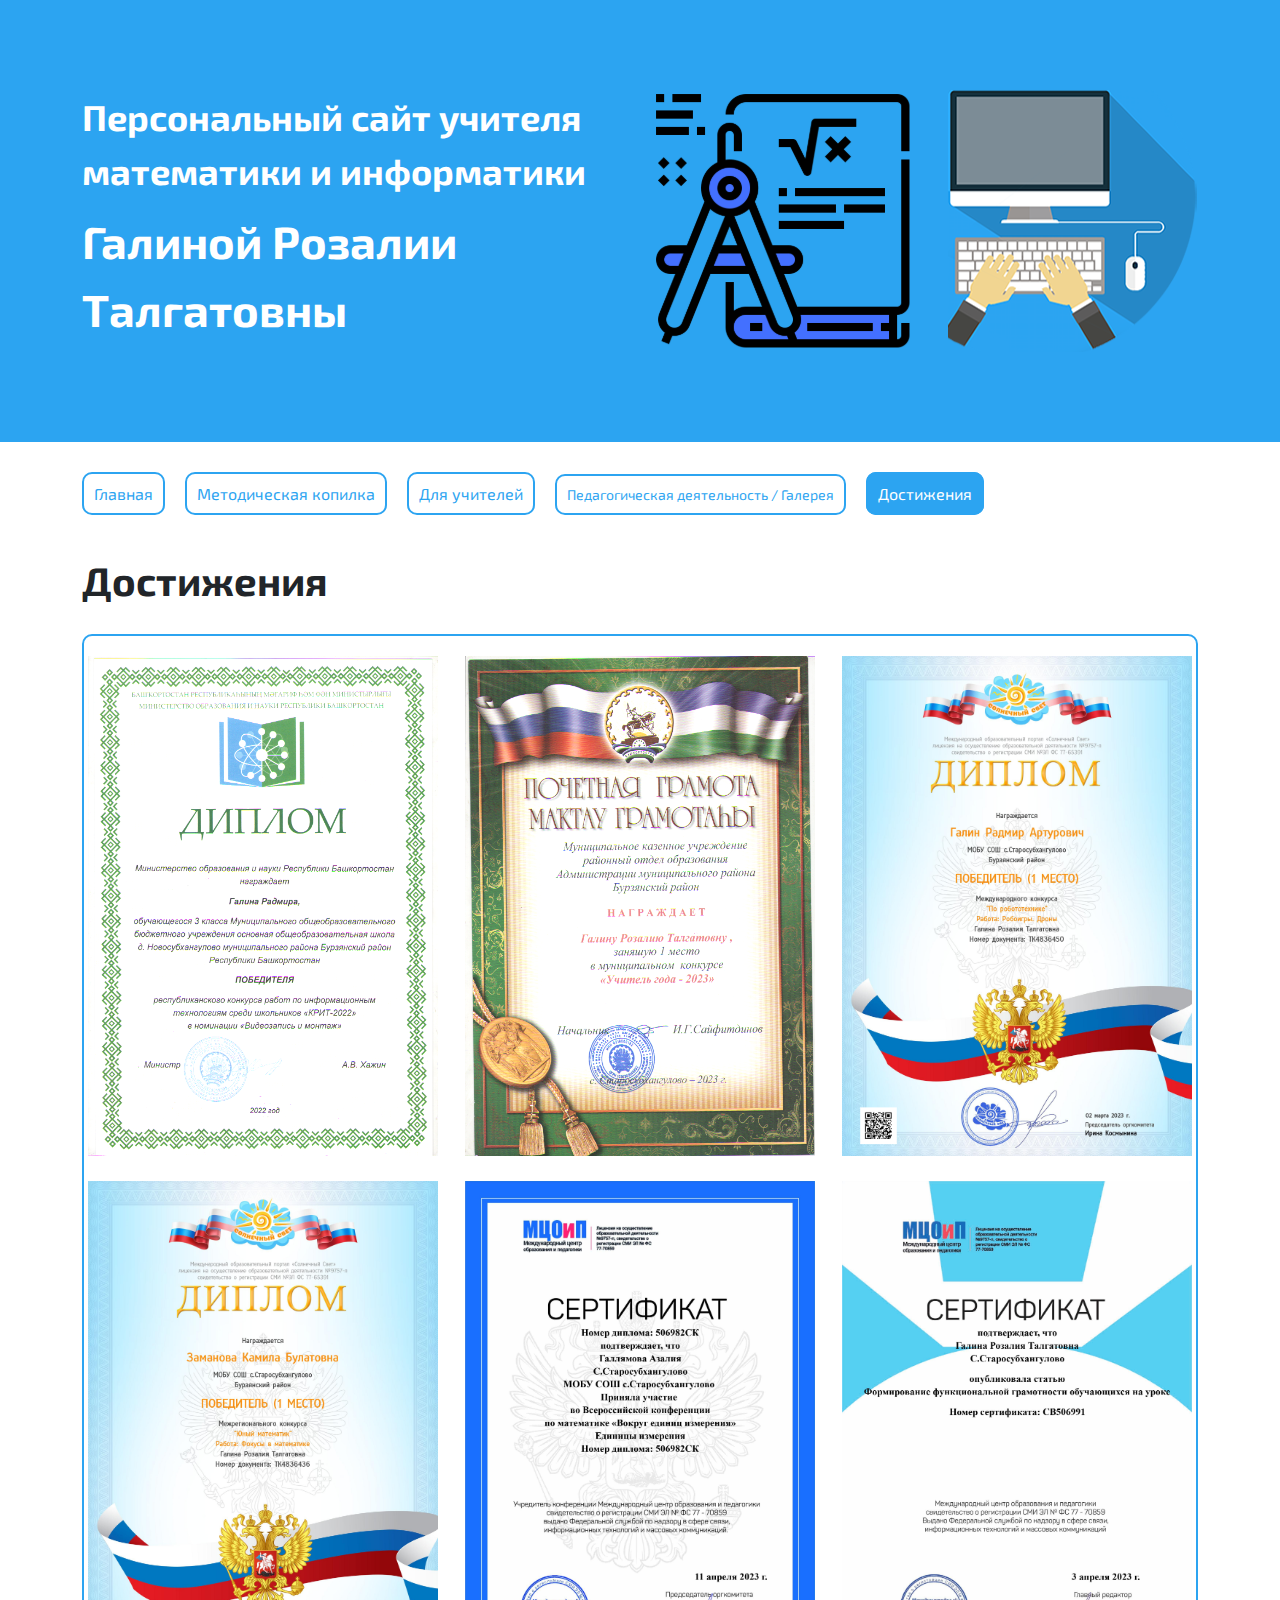
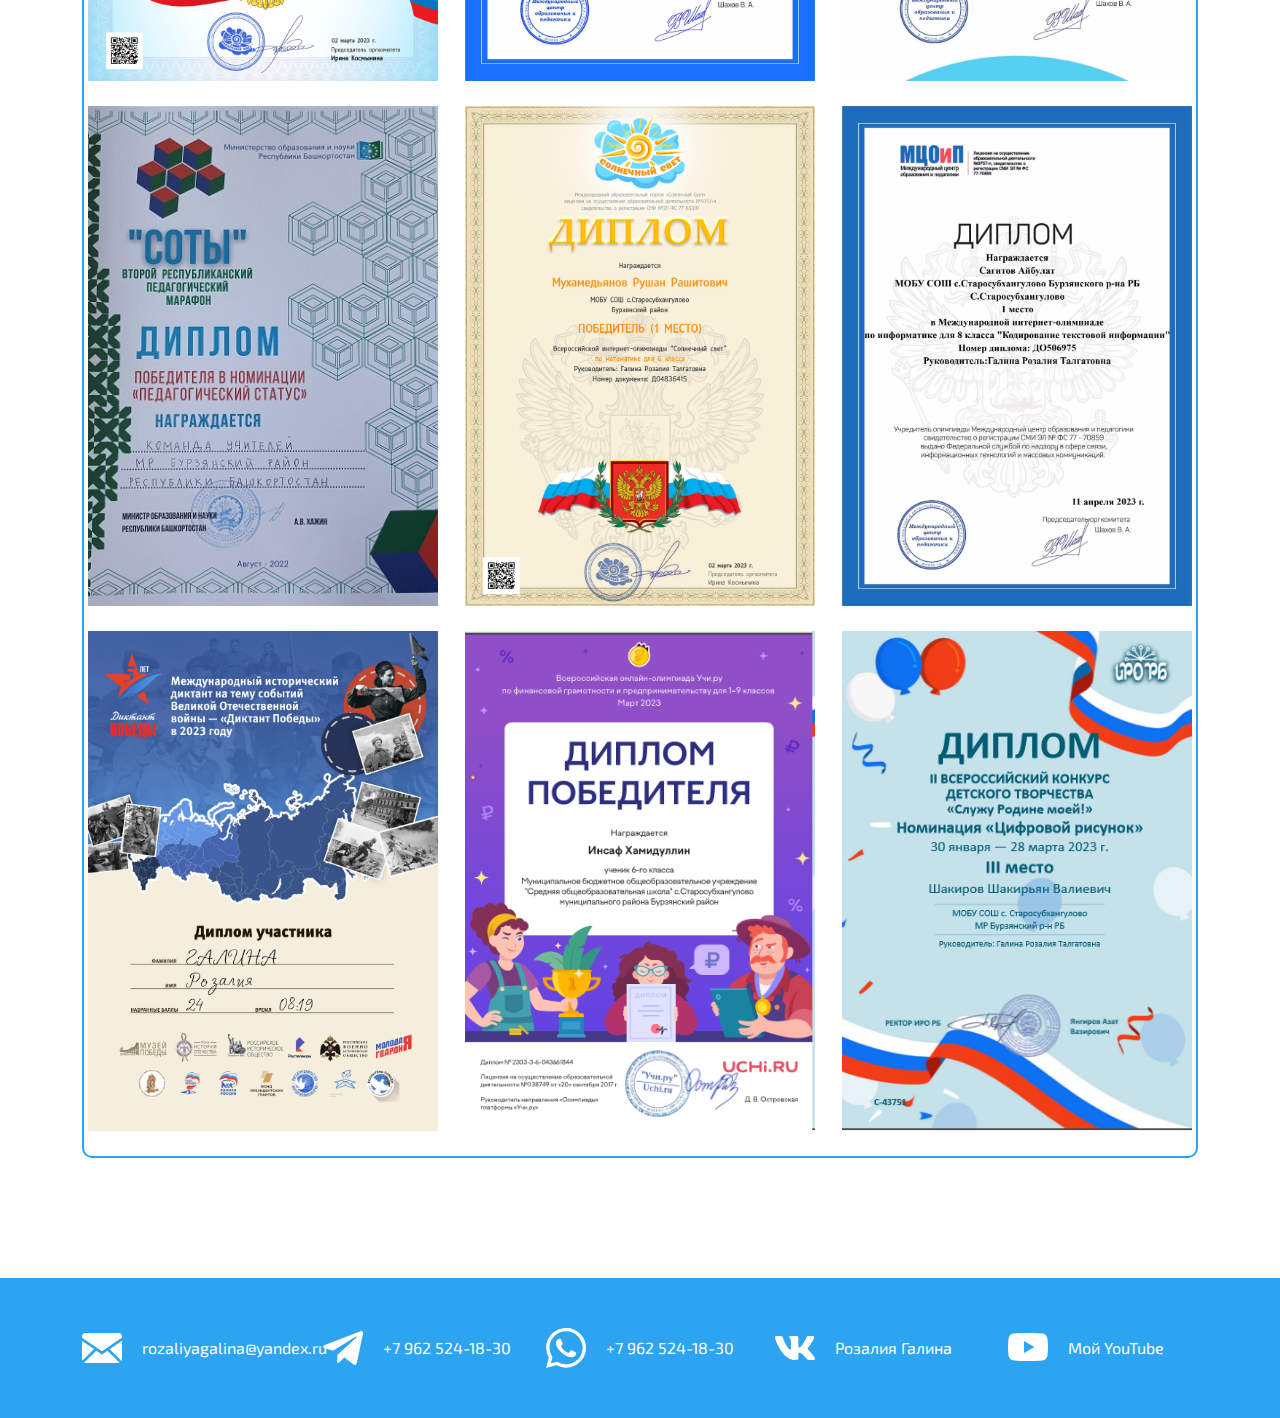
==== achievements.html @ 258fd682 "new pages" ====
<!DOCTYPE html>
<html class="page" lang="ru">

<head>
    <meta charset="UTF-8">
    <title>Сайт учителя математики и информатики Галиной Розалии Талгатовны | Методическая копилка</title>
    <meta name="viewport" content="width=device-width,initial-scale=1">
    <meta name="description" content="Сайт учителя математики и информатики Галиной Розалии Талгатовны">
    <link rel="preload" href="fonts/Exo2-Regular.woff2" as="font" type="font/woff2">
    <link rel="preload" href="fonts/Exo2-Bold.woff2" as="font" type="font/woff2">
    <link rel="shortcut icon" href="favicon.ico" type="image/x-icon">
    <link rel="stylesheet" href="css/bootstrap.min.css">
    <link rel="stylesheet" href="css/style.min.css">
</head>

<body class="page__body">

    <header class="main-header w-100">
        <div class="main-header__banner">
            <div class="container">
                <div class="main-header__section">
                    <div class="row">
                        <div class="col-md-6 col-sm-12">
                            <div class="main-header__text">
                                <p>Персональный сайт учителя математики и информатики</p>
                                <span>Галиной Розалии Талгатовны</span>
                            </div>
                        </div>
                        <div class="col-md-6 col-sm-12">
                            <div class="main-header__images">
                                <img class="main-header__math" src="img/header-math.svg" alt="">
                                <img class="main-header__info" src="img/header-inf.svg" alt="">
                            </div>
                        </div>
                    </div>
                </div>
            </div>
        </div>
    </header>

    <main>

        <header class="header-nav">
            <div class="container">
                <div class="row">
                    <div class="col-md-12 col-sm-12">
                        <ul class="header-nav__list">
                            <li class="header-nav__item">
                                <a href="index.html">Главная</a>
                            </li>
                            <li class="header-nav__item">
                                <a href="method.html">Методическая копилка</a>
                            </li>
                            <li class="header-nav__item">
                                <a href="for-teachers.html">Для учителей</a>
                            </li>
                            <li class="header-nav__item">
                                <a href="gallery.html" style="font-size: 14px;">Педагогическая деятельность / Галерея</a>
                            </li>
                            <li class="header-nav__item header-nav__item--active">
                                <a href="">Достижения</a>
                            </li>
                        </ul>
                    </div>
                </div>
            </div>
        </header>

        <section class="site-section achievements">
            <div class="container">
                <div class="row justify-content-center align-items-center">
                    <div class="col-12">
                        <h1>Достижения</h1>
                        <div class="row">
                            <div class="col-12">
                                <div class="achievements-list">
                                    <ul class="list-unstyled mb-0">
                                        <li>
                                            <a href="img/achievements/1.bmp"><img src="img/achievements/1.bmp" height="500" width="350" alt=""></a>
                                        </li>
                                        <li>
                                            <a href="img/achievements/2.bmp"><img src="img/achievements/2.bmp" height="500" width="350" alt=""></a>
                                        </li>
                                        <li>
                                            <a href="img/achievements/3.jpg"><img src="img/achievements/3.jpg" height="500" width="350" alt=""></a>
                                        </li>
                                        <li>
                                            <a href="img/achievements/4.jpg"><img src="img/achievements/4.jpg" height="500" width="350" alt=""></a>
                                        </li>
                                        <li>
                                            <a href="img/achievements/5.jpg"><img src="img/achievements/5.jpg" height="500" width="350" alt=""></a>
                                        </li>
                                        <li>
                                            <a href="img/achievements/6.jpg"><img src="img/achievements/6.jpg" height="500" width="350" alt=""></a>
                                        </li>
                                        <li>
                                            <a href="img/achievements/7.jpg"><img src="img/achievements/7.jpg" height="500" width="350" alt=""></a>
                                        </li>
                                        <li>
                                            <a href="img/achievements/8.jpg"><img src="img/achievements/8.jpg" height="500" width="350" alt=""></a>
                                        </li>
                                        <li>
                                            <a href="img/achievements/9.jpg"><img src="img/achievements/9.jpg" height="500" width="350" alt=""></a>
                                        </li>
                                        <li>
                                            <a href="img/achievements/10.jpg"><img src="img/achievements/10.jpg" height="500" width="350" alt=""></a>
                                        </li>
                                        <li>
                                            <a href="img/achievements/11.png"><img src="img/achievements/11.png" height="500" width="350" alt=""></a>
                                        </li>
                                        <li>
                                            <a href="img/achievements/12.png"><img src="img/achievements/12.png" height="500" width="350" alt=""></a>
                                        </li>
                                    </ul>
                                </div>
                            </div>
                        </div>
                    </div>
                </div>
            </div>
        </section>
    </main>

    <footer class="main-footer">
        <div class="main-footer__social">
            <div class="container">
                <div class="row justify-content-center align-items-center">
                    <div class="col-12">
                        <ul class="list-unstyled mb-0">
                            <li>
                                <a href="mailto:rozaliyagalina@yandex.ru">
                                    <img src="img/mail.svg" width="40" alt="">
                                    <span>rozaliyagalina@yandex.ru</span>
                                </a>
                            </li>
                            <li>
                                <a href="#">
                                    <img src="img/telegram.svg" width="40" alt="">
                                    <span>+7 962 524-18-30</span>
                                </a>
                            </li>
                            <li>
                                <a href="#">
                                    <img src="img/whatsapp.svg" width="40" alt="">
                                    <span>+7 962 524-18-30</span>
                                </a>
                            </li>
                            <li>
                                <a href="https://vk.com/rozaliyagalina">
                                    <img src="img/vk.svg" width="40" alt="">
                                    <span>Розалия Галина</span>
                                </a>
                            </li>
                            <li>
                                <a href="https://www.youtube.com/@user-dx4gd7dx9b">
                                    <img src="img/youtube.svg" width="40" alt="">
                                    <span>Мой YouTube</span>
                                </a>
                            </li>
                        </ul>
                    </div>
                </div>
            </div>
        </div>
    </footer>

    <script src="js/bootstrap.min.js"></script>
</body>

</html>
---- css/style.min.css ----
@font-face {
    font-family: "Exo2";
    font-style: normal;
    font-weight: 400;
    src: url(../fonts/Exo2-Regular.woff2) format("woff2"), url(../fonts/Exo2-Regular.woff) format("woff");
    font-display: swap
}

@font-face {
    font-family: "Exo2";
    font-style: normal;
    font-weight: 700;
    src: url(../fonts/Exo2-Bold.woff2) format("woff2"), url(../fonts/Exo2-Bold.woff) format("woff");
    font-display: swap
}

body {
    margin: 0;
    font-style: normal
}

img {
    max-width: 100%
}

a {
    text-decoration: none;
    cursor: pointer
}

a,
body,
h1,
h2,
h3,
h4,
h5,
h6,
p {
    font-family: "Exo2", "Arial", sans-serif
}

.visually-hidden {
    position: absolute;
    width: 1px;
    height: 1px;
    margin: -1px;
    padding: 0;
    border: 0;
    clip: rect(0 0 0 0);
    overflow: hidden
}

.main-header {
    padding: 90px 0;
    background-color: #2ca4f1
}

@media (max-width:767px) {
    .main-header {
        padding: 30px 0
    }
}

.main-header p {
    color: #fff;
    margin: 0 0 10px;
    font-size: 36px;
    font-weight: 700;
    max-width: 690px
}

@media (max-width:767px) {
    .main-header p {
        font-size: 16px;
        margin-bottom: 0
    }
}

.main-header span {
    color: #fff;
    font-size: 45px;
    font-weight: 700
}

@media (max-width:767px) {
    .main-header span {
        font-size: 20px
    }
}

.main-header__math {
    margin-right: 30px
}

.main-header__section {
    display: flex;
    flex-direction: row;
    align-items: center
}

@media (max-width:767px) {
    .main-header__images {
        display: none
    }
}

.site-section {
    padding: 120px 0
}

.site-section h2 {
    font-size: 40px;
    font-weight: 700;
    margin-bottom: 30px
}

@media (max-width:767px) {
    .site-section h2 {
        font-size: 24px
    }
}

.site-section p {
    font-size: 18px
}

@media (max-width:767px) {
    .site-section {
        padding: 30px 0
    }
}

.background-light {
    background-color: #f8f9fa
}

.header-nav {
    padding: 40px 0
}

.header-nav:not(:last-child) {
    padding: 40px 0 20px
}

.header-nav ul {
    list-style-type: none;
    padding: 0;
    margin: 0;
    display: flex;
    flex-direction: row
}

@media (max-width:767px) {
    .header-nav ul {
        flex-direction: column
    }
}

.header-nav li:not(:last-child) {
    margin-right: 20px
}

@media (max-width:767px) {
    .header-nav li:not(:last-child) {
        margin-right: 0;
        margin-bottom: 30px
    }
}

.header-nav a {
    border: 2px solid #2ca4f1;
    border-radius: 10px;
    padding: 10px;
    background-color: #fff;
    color: #2ca4f1;
    transition: all .6s ease-in-out
}

.header-nav a:hover {
    color: #fff
}

.header-nav__item--active a {
    background-color: #2ca4f1;
    color: #fff;
    cursor: auto
}

.credo,
.header-nav a:hover {
    background-color: #2ca4f1
}

.credo h2 {
    color: #fff;
    margin-bottom: 30px
}

.credo p {
    padding: 0;
    margin: 0;
    font-style: italic;
    font-size: 36px
}

@media (max-width:767px) {
    .credo p {
        font-size: 18px
    }
}

.credo__text {
    padding: 30px;
    border-radius: 20px;
    border: 2px solid #fff;
    background-color: #fff
}

@media (max-width:767px) {
    .credo img {
        display: none
    }
}

.about-me h2 {
    color: #2ca4f1
}

.about-me p,
.about-me span {
    font-weight: 700;
    font-size: 36px;
    color: red;
    line-height: 1em
}

.about-me p {
    font-size: 24px;
    color: #2ca4f1;
    line-height: 1.2em
}

.about-me .greetings {
    font-size: 30px;
    color: #136091
}

@media (max-width:767px) {
    .about-me h2 {
        color: #2ca4f1
    }
    .about-me p,
    .about-me span {
        font-size: 18px;
    }
    .about-me p {
        font-size: 14px;
    }
    .about-me .greetings {
        font-size: 16px;
    }
}

.links li {
    transition: all .6s ease-in-out
}

.links li:not(:last-child) {
    margin-bottom: 30px
}

.links li:hover,
.main-footer a:hover,
.method-bank a:hover {
    opacity: .6
}

.links a,
.main-footer ul {
    display: flex;
    flex-direction: row;
    align-items: center
}

.links a {
    color: #2ca4f1
}

.links a img {
    margin-right: 20px
}

.links a p {
    margin: 0;
    padding: 0
}

.main-footer {
    padding: 50px 0;
    background-color: #2ca4f1
}

@media (max-width:767px) {
    .main-footer {
        padding: 30px 0
    }
}

.main-footer ul {
    justify-content: space-between
}

@media (max-width:767px) {
    .main-footer ul {
        flex-direction: column
    }
}

.main-footer li {
    display: flex;
    justify-content: center;
    width: 100%;
    transition: all .6s ease-in-out
}

.main-footer li:hover {
    transform: scale(1.1)
}

@media (max-width:767px) {
    .main-footer li:not(:last-child) {
        margin-bottom: 20px
    }
}

.main-footer a {
    display: flex;
    align-items: center;
    color: #fff;
    font-size: 16px;
    transition: all .6s ease-in-out
}

.main-footer a span {
    margin-left: 20px
}

@media (max-width:767px) {
    .main-footer a {
        width: 100%;
        display: flex;
        justify-content: space-between;
        font-size: 16px
    }
}

.method-bank {
    padding-top: 30px
}

.method-bank h1 {
    font-weight: 700;
    font-size: 40px;
    margin-bottom: 30px
}

@media (max-width:767px) {
    .method-bank h1 {
        font-size: 24px
    }
}

.method-bank h2 {
    font-weight: 700;
    font-size: 30px
}

@media (max-width:767px) {
    .method-bank h2 {
        font-size: 18px
    }
}

.method-bank h3 {
    font-size: 24px;
    font-weight: 700;
    margin: 20px 0
}

@media (max-width:767px) {
    .method-bank h3 {
        font-size: 16px
    }
}

.method-bank li:not(:last-child) {
    margin-bottom: 5px
}

.method-bank a {
    color: #2ca4f1;
    transition: all .6s ease-in-out
}

@media (max-width:767px) {
    .method-bank a {
        font-size: 14px
    }
}

.with-sub-sections h2 {
    margin-bottom: 0
}

.download-section {
    padding: 40px;
    margin-bottom: 40px;
    border: 2px solid #2ca4f1;
    border-radius: 20px;
    background-color: #f8f9fa
}

.video__container {
    display: flex;
    justify-content: center
}

@media (max-width:767px) {
    .video h2 {
        font-size: 16px;
    }
}

.gallery img {
    max-height: 296px
}

@media (max-width:767px) {
    .gallery img {
        max-height: 166px
    }
}

.gallery.background-light img {
    margin-bottom: 20px
}

.gallery p {
    font-size: 24px
}

.gallery-maraph-soti img {
    max-height: 896px
}

@media (max-width:767px) {
    .gallery p {
        font-size: 16px
    }
}

.achievements {
    padding-top: 30px
}

.achievements h1 {
    font-weight: 700;
    font-size: 40px;
    margin-bottom: 30px
}

@media (max-width:767px) {
    .achievements h1 {
        font-size: 24px
    }
}

.achievements h2 {
    font-weight: 700;
    font-size: 30px
}

@media (max-width:767px) {
    .achievements h2 {
        font-size: 18px
    }
}

.achievements h3 {
    font-size: 24px;
    font-weight: 700;
    margin: 20px 0
}

@media (max-width:767px) {
    .achievements h3 {
        font-size: 16px
    }
}

.achievements li:not(:last-child) {
    margin-bottom: 5px
}

.achievements a {
    color: #2ca4f1;
    transition: all .6s ease-in-out
}

@media (max-width:767px) {
    .achievements a {
        font-size: 14px
    }
}

.achievements-list {
    padding: 20px 0;
    border: 2px solid #2ca4f1;
    border-radius: 10px;
}

.achievements-list ul {
    margin: 0 auto;
    display: grid;
    grid-template-columns: 1fr 1fr 1fr;
    gap: 20px;
}

@media (max-width:767px) {
    .achievements-list ul {
        grid-template-columns: 1fr 1fr;
    }
    .achievements-list ul img {
        width: 100px;
        height: 150px;
    }
}

.achievements-list ul li {
    margin: 0 auto;
    transition: all 0.3s ease-in-out;
}

.achievements-list ul li:hover {
    transform: scale(1.01);
}


/*# sourceMappingURL=style.min.css.map */
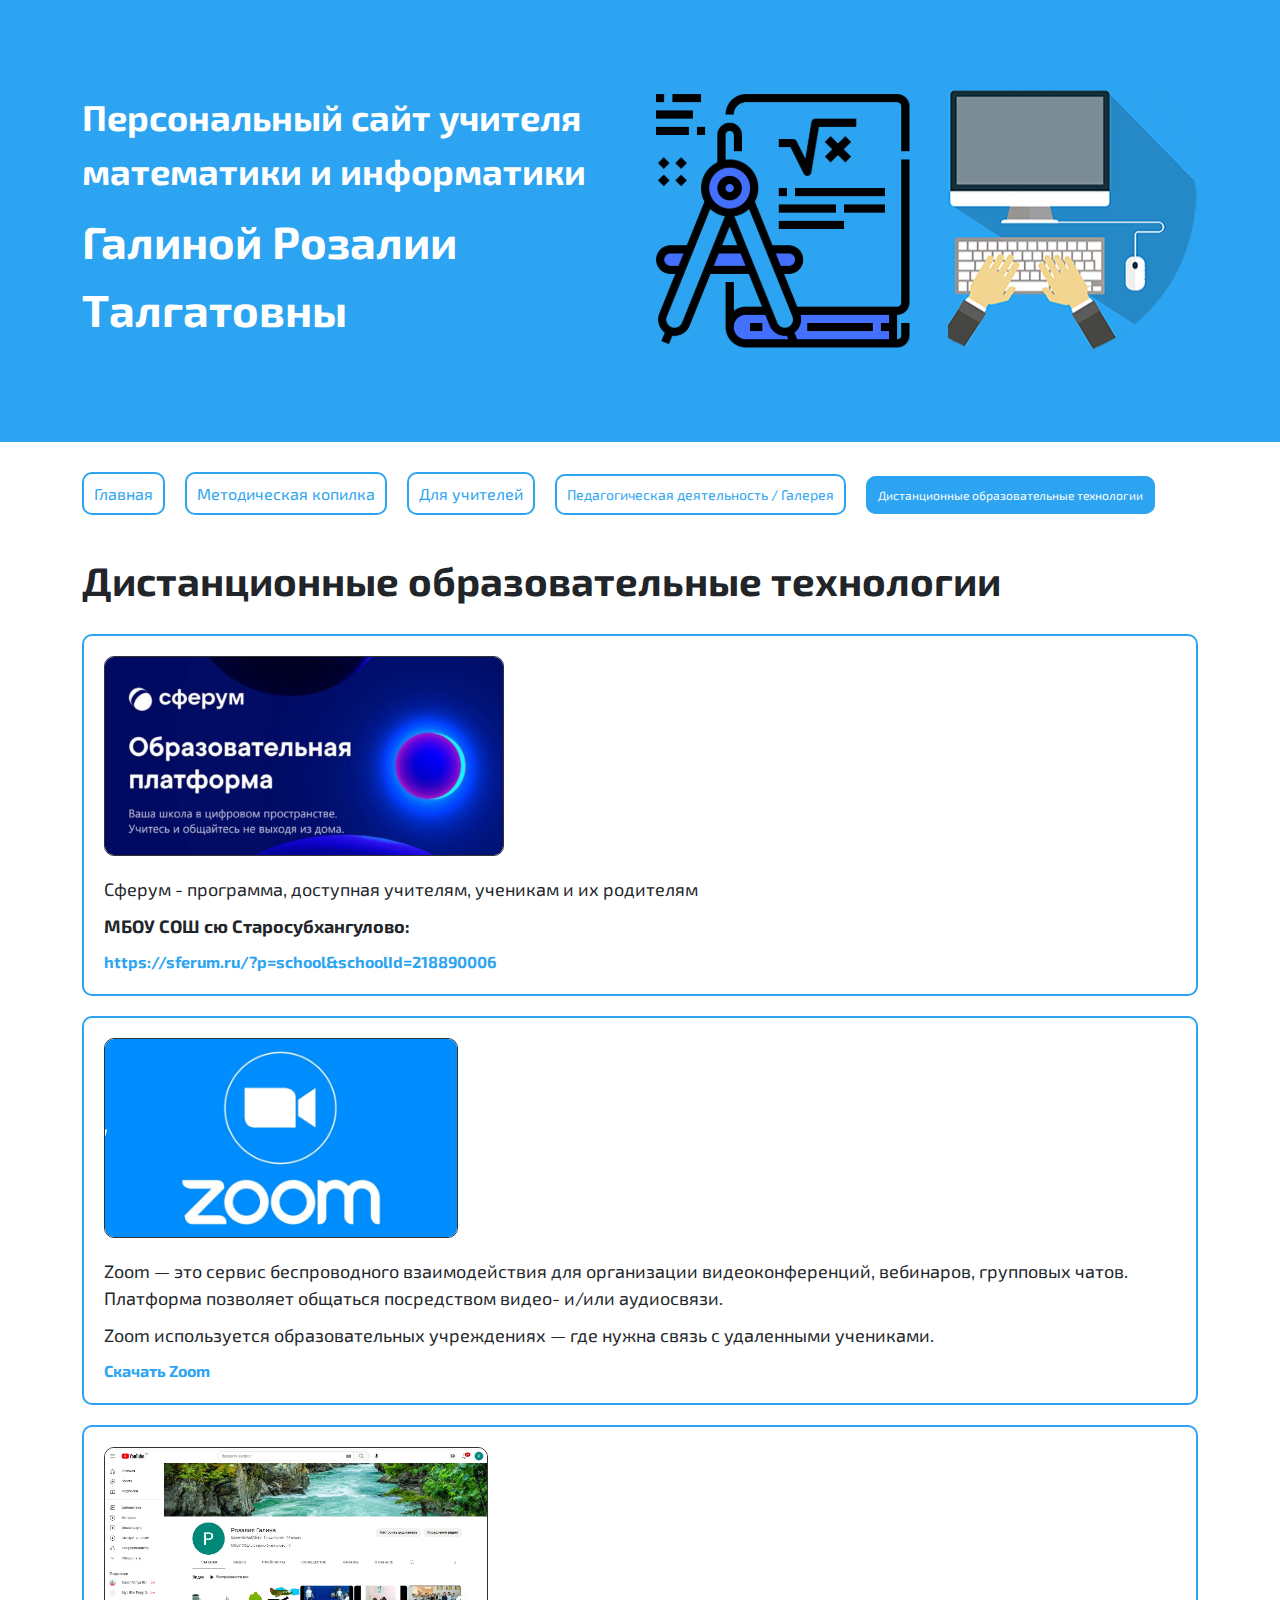
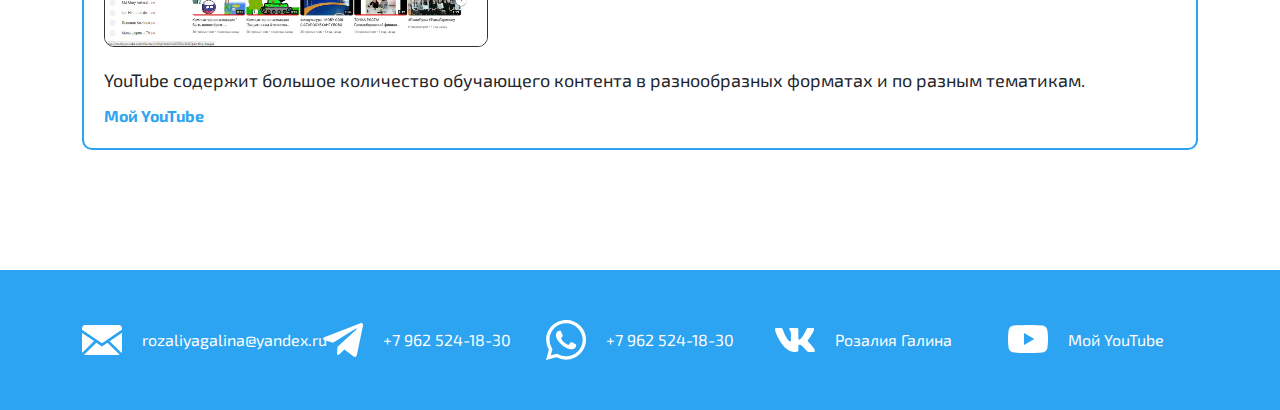
==== commit 2047e414: "dist-tech" ====
--- a/achievements.html
+++ b/achievements.html
@@ -55,10 +55,11 @@
                                 <a href="for-teachers.html">Для учителей</a>
                             </li>
                             <li class="header-nav__item">
-                                <a href="gallery.html" style="font-size: 14px;">Педагогическая деятельность / Галерея</a>
+                                <a href="gallery.html" style="font-size: 14px;">Педагогическая деятельность /
+                                    Галерея</a>
                             </li>
                             <li class="header-nav__item header-nav__item--active">
-                                <a href="">Достижения</a>
+                                <a href="" style="font-size: 12px;">Дистанционные образовательные технологии</a>
                             </li>
                         </ul>
                     </div>
@@ -70,11 +71,11 @@
             <div class="container">
                 <div class="row justify-content-center align-items-center">
                     <div class="col-12">
-                        <h1>Достижения</h1>
+                        <h1>Дистанционные образовательные технологии</h1>
                         <div class="row">
                             <div class="col-12">
                                 <div class="achievements-list">
-                                    <ul class="list-unstyled mb-0">
+                                    <!-- <ul class="list-unstyled mb-0">
                                         <li>
                                             <a href="img/achievements/1.bmp"><img src="img/achievements/1.bmp" height="500" width="350" alt=""></a>
                                         </li>
@@ -111,7 +112,27 @@
                                         <li>
                                             <a href="img/achievements/12.png"><img src="img/achievements/12.png" height="500" width="350" alt=""></a>
                                         </li>
+                                    </ul> -->
+                                    <ul class="list-unstyled mb-0">
+                                        <li>
+                                            <a href="https://sferum.ru/?p=school&schoolId=218890006"><img src="img/dist-tech/1.jpg" alt="сферум"></a>
+                                            <p>Сферум - программа, доступная учителям, ученикам и их родителям</p>
+                                            <p class="text-bold">МБОУ СОШ сю Старосубхангулово:</p>
+                                            <a class="text-bold" href="https://sferum.ru/?p=school&schoolId=218890006">https://sferum.ru/?p=school&schoolId=218890006</a>
+                                        </li>
+                                        <li>
+                                            <a href="https://zoom.us/ru"><img src="img/dist-tech/2.jpg" alt="zoom"></a>
+                                            <p>Zoom — это сервис беспроводного взаимодействия для организации видеоконференций, вебинаров, групповых чатов. Платформа позволяет общаться посредством видео- и/или аудиосвязи. </p>
+                                            <p>Zoom используется образовательных учреждениях — где нужна связь с удаленными учениками.</p>
+                                            <a class="text-bold" href="https://zoom.us/ru/download">Скачать Zoom</a>
+                                        </li>
+                                        <li>
+                                            <a href="https://www.youtube.com/channel/UChrjYIo4LiVuGOT6sUS48LQ"><img src="img/dist-tech/3.jpg" alt="youtube"></a>
+                                            <p>YouTube содержит большое количество обучающего контента в разнообразных форматах и по разным тематикам. </p>
+                                            <a class="text-bold" href="https://www.youtube.com/channel/UChrjYIo4LiVuGOT6sUS48LQ">Мой YouTube</a>
+                                        </li>
                                     </ul>
+
                                 </div>
                             </div>
                         </div>
--- a/css/style.min.css
+++ b/css/style.min.css
@@ -514,7 +514,8 @@
     }
 }
 
-.achievements-list {
+
+/* .achievements-list {
     padding: 20px 0;
     border: 2px solid #2ca4f1;
     border-radius: 10px;
@@ -544,6 +545,43 @@
 
 .achievements-list ul li:hover {
     transform: scale(1.01);
+} */
+
+.achievements-list li {
+    padding: 20px;
+    border: 2px solid #2ca4f1;
+    border-radius: 10px;
+}
+
+.achievements-list li:not(:last-child) {
+    margin-bottom: 20px;
+}
+
+.achievements-list img {
+    height: 200px;
+    margin-bottom: 20px;
+    border: 1px solid #333;
+    border-radius: 10px;
+}
+
+.achievements-list p {
+    margin-bottom: 10px;
+}
+
+@media (max-width:767px) {
+    .achievements-list img {
+        display: block;
+        margin: 0 auto;
+        margin-bottom: 10px;
+        height: 120px;
+    }
+    .achievements-list p {
+        font-size: 14px;
+    }
+}
+
+.text-bold {
+    font-weight: bold;
 }
 
 
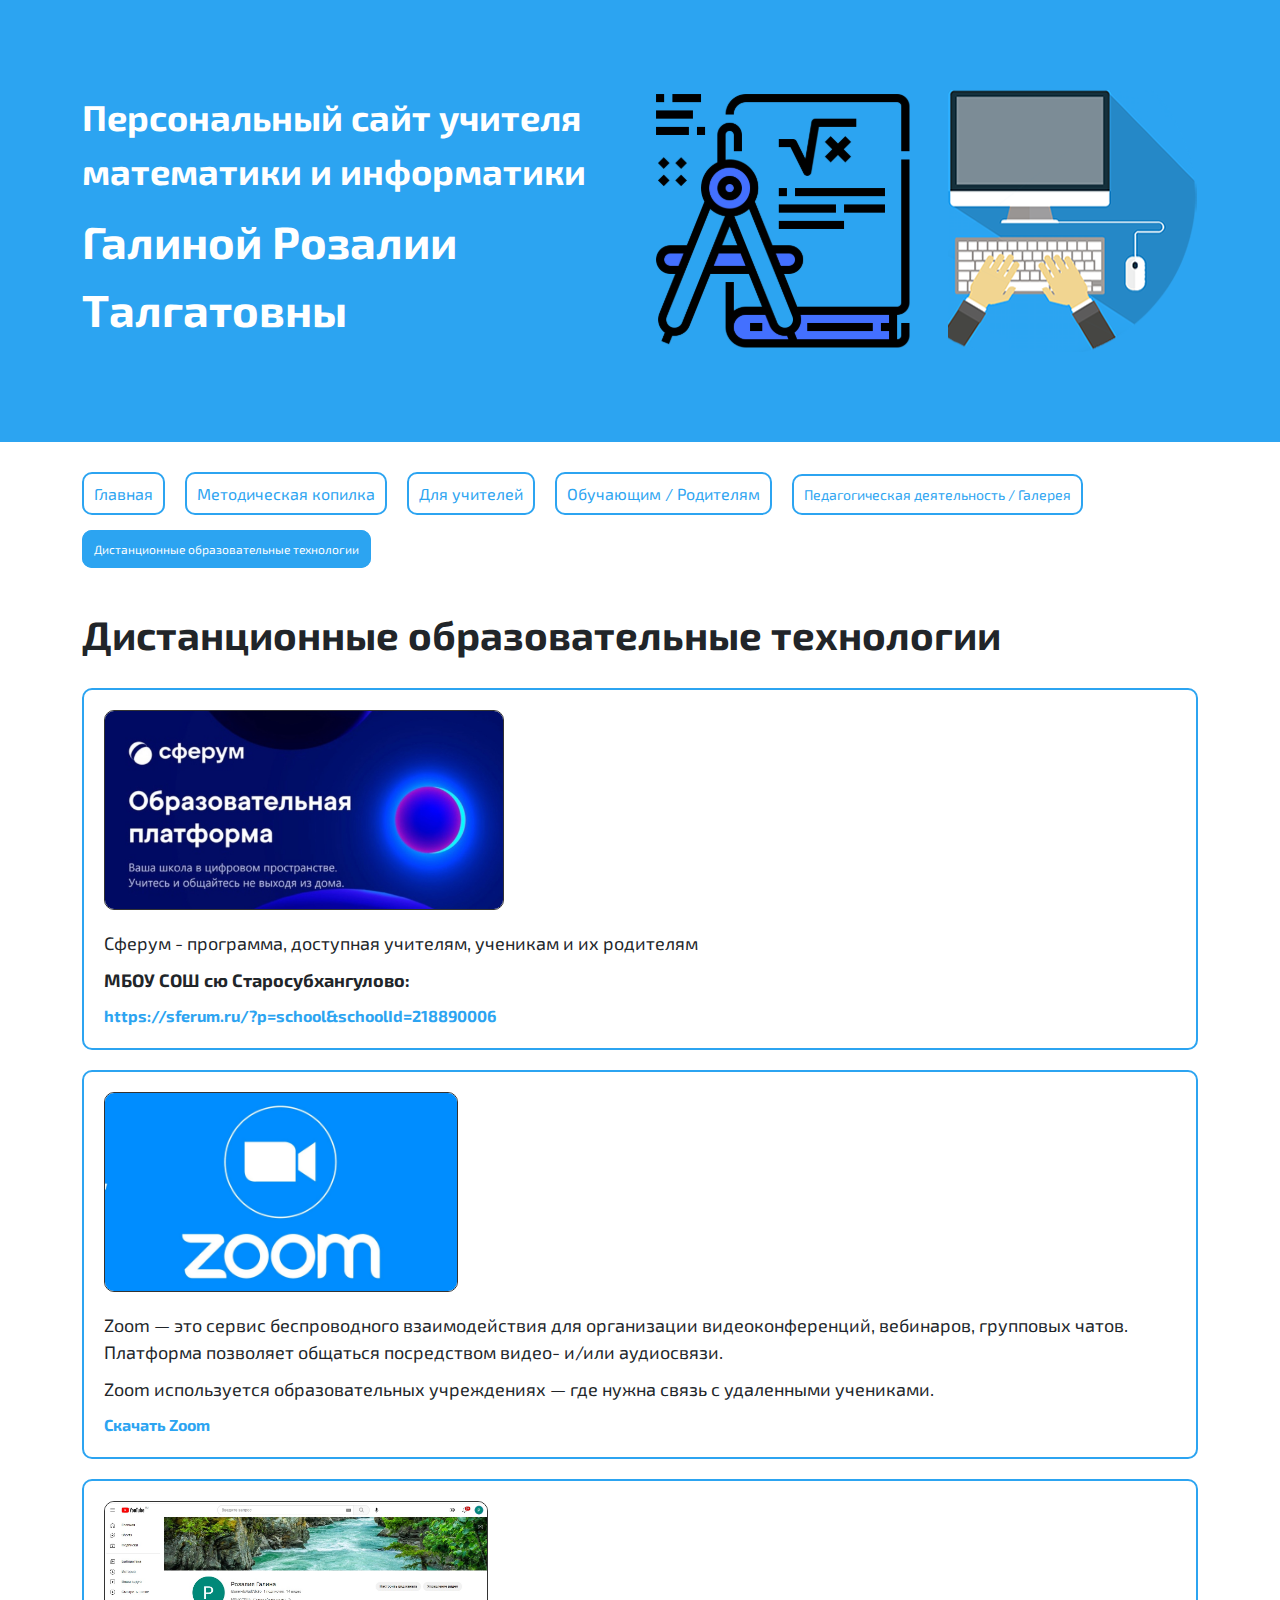
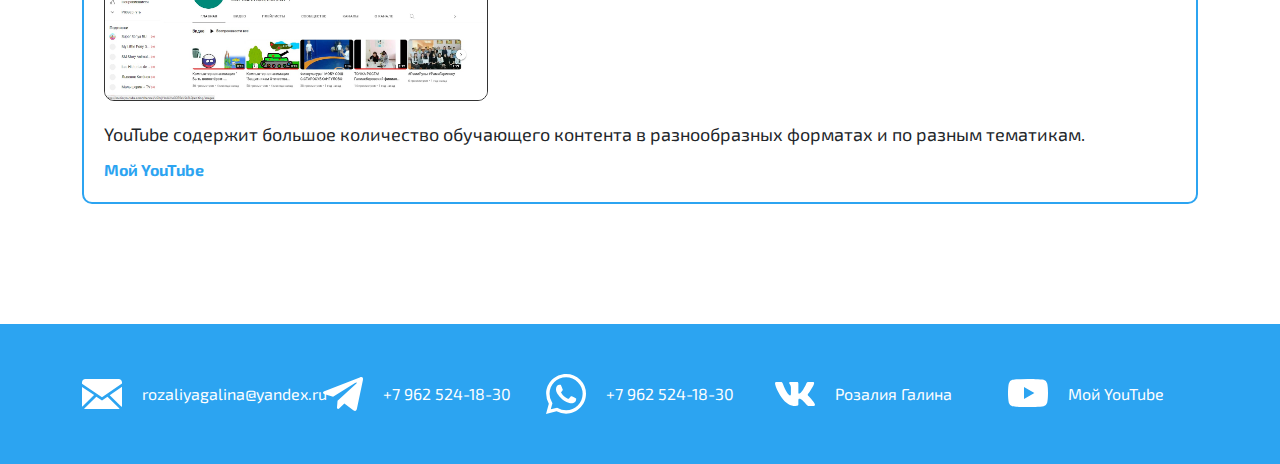
==== commit a7bac600: "parents/children" ====
--- a/achievements.html
+++ b/achievements.html
@@ -55,8 +55,10 @@
                                 <a href="for-teachers.html">Для учителей</a>
                             </li>
                             <li class="header-nav__item">
-                                <a href="gallery.html" style="font-size: 14px;">Педагогическая деятельность /
-                                    Галерея</a>
+                                <a href="for-parents.html">Обучающим / Родителям</a>
+                            </li>
+                            <li class="header-nav__item">
+                                <a href="gallery.html" style="font-size: 14px;">Педагогическая деятельность / Галерея</a>
                             </li>
                             <li class="header-nav__item header-nav__item--active">
                                 <a href="" style="font-size: 12px;">Дистанционные образовательные технологии</a>
--- a/css/style.min.css
+++ b/css/style.min.css
@@ -148,7 +148,8 @@
     padding: 0;
     margin: 0;
     display: flex;
-    flex-direction: row
+    flex-direction: row;
+    flex-wrap: wrap;
 }
 
 @media (max-width:767px) {
@@ -158,7 +159,8 @@
 }
 
 .header-nav li:not(:last-child) {
-    margin-right: 20px
+    margin-right: 20px;
+    margin-bottom: 30px;
 }
 
 @media (max-width:767px) {
